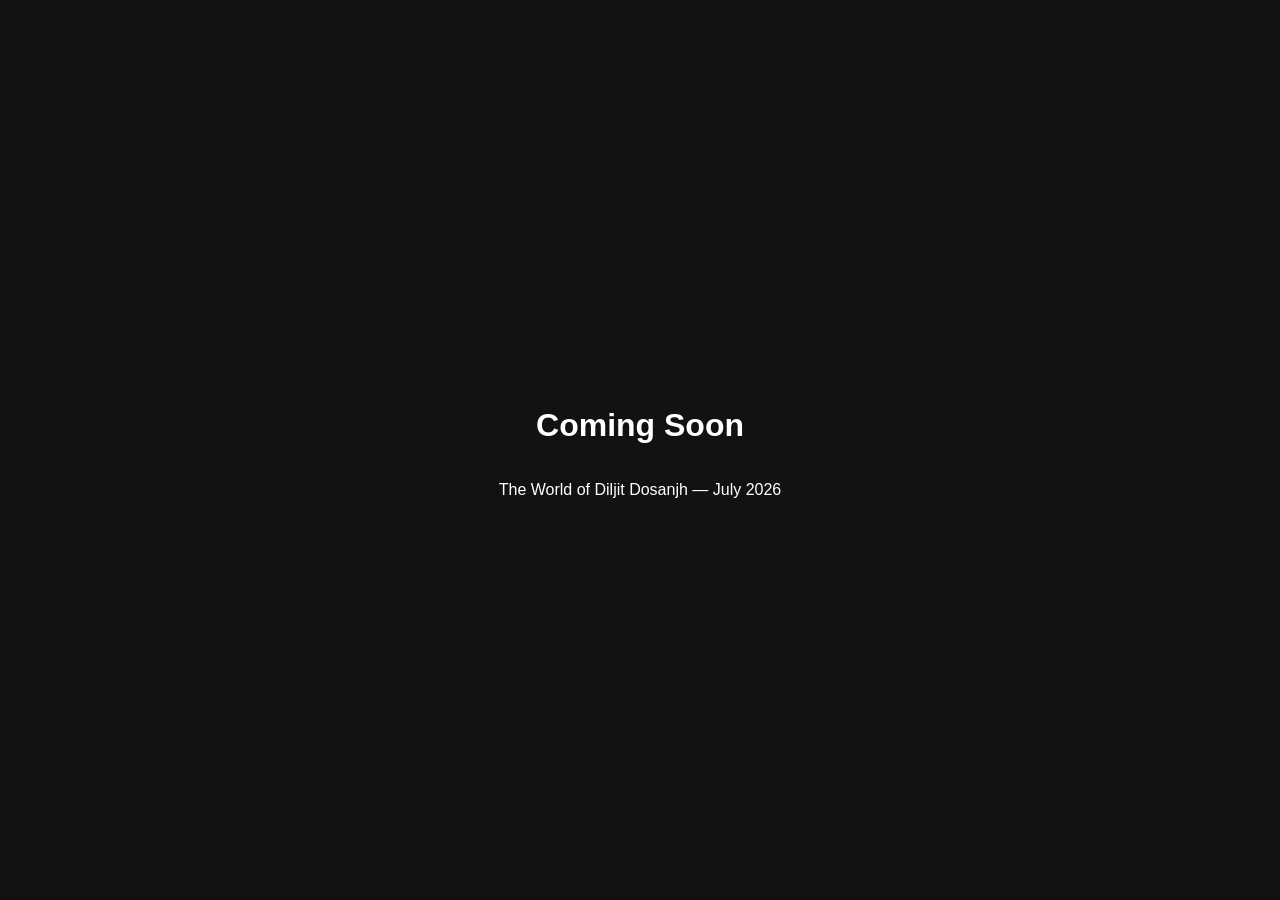
==== index.html @ e0f7d13b "Create index.html" ====
<!DOCTYPE html>
<html>
<head>
<title>Coming Soon</title>
<style>
body {
margin: 0;
height: 100vh;
display: flex;
justify-content: center;
align-items: center;
flex-direction: column;
font-family: Arial, sans-serif;
background: #121212;
color: #ffffff;
}
</style>
</head>
<body>
<h1>Coming Soon</h1>
<p>The World of Diljit Dosanjh — July 2026</p>
</body>
</html>
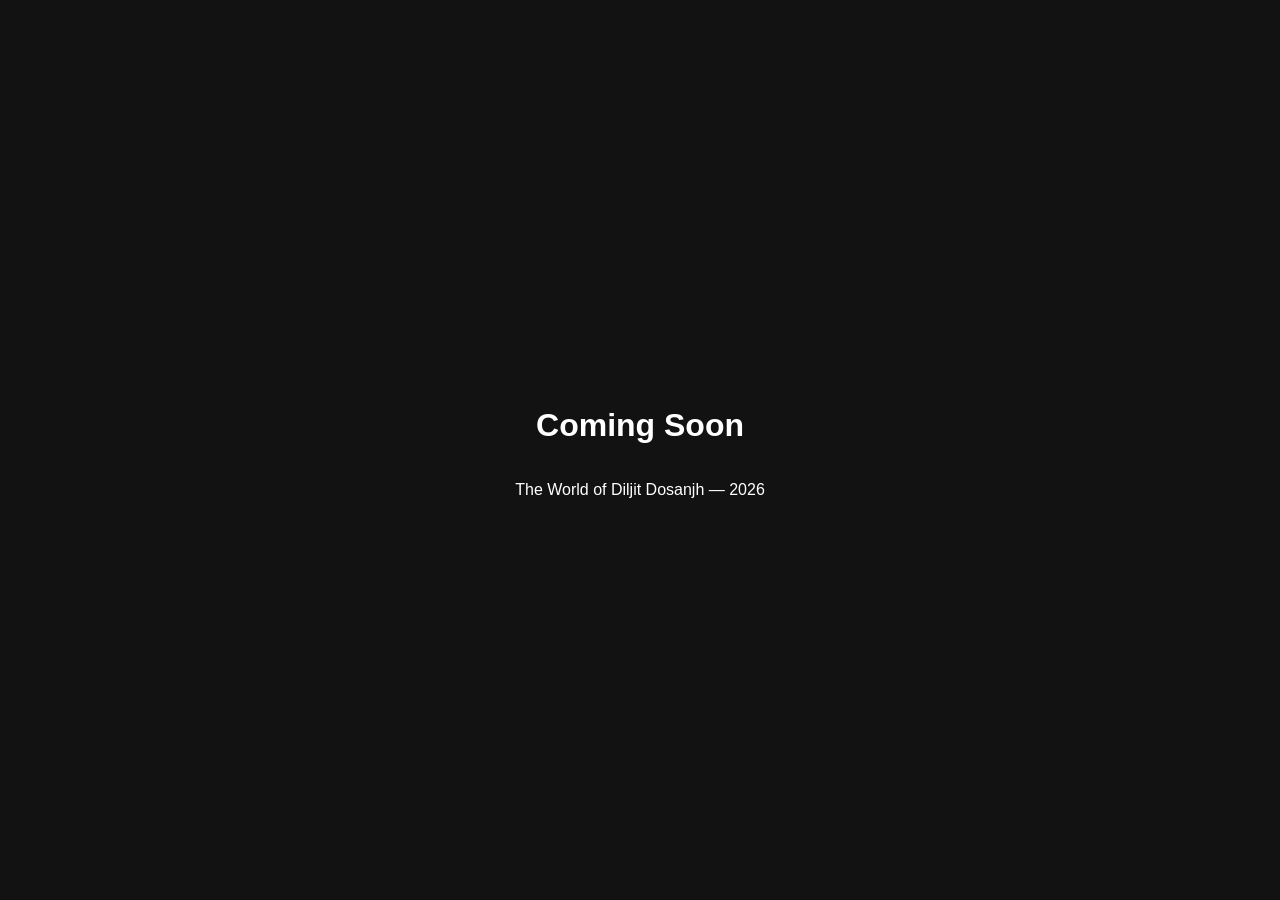
==== commit 75284059: "Update index.html" ====
--- a/index.html
+++ b/index.html
@@ -18,6 +18,6 @@
 </head>
 <body>
 <h1>Coming Soon</h1>
-<p>The World of Diljit Dosanjh — July 2026</p>
+<p>The World of Diljit Dosanjh — 2026</p>
 </body>
 </html>
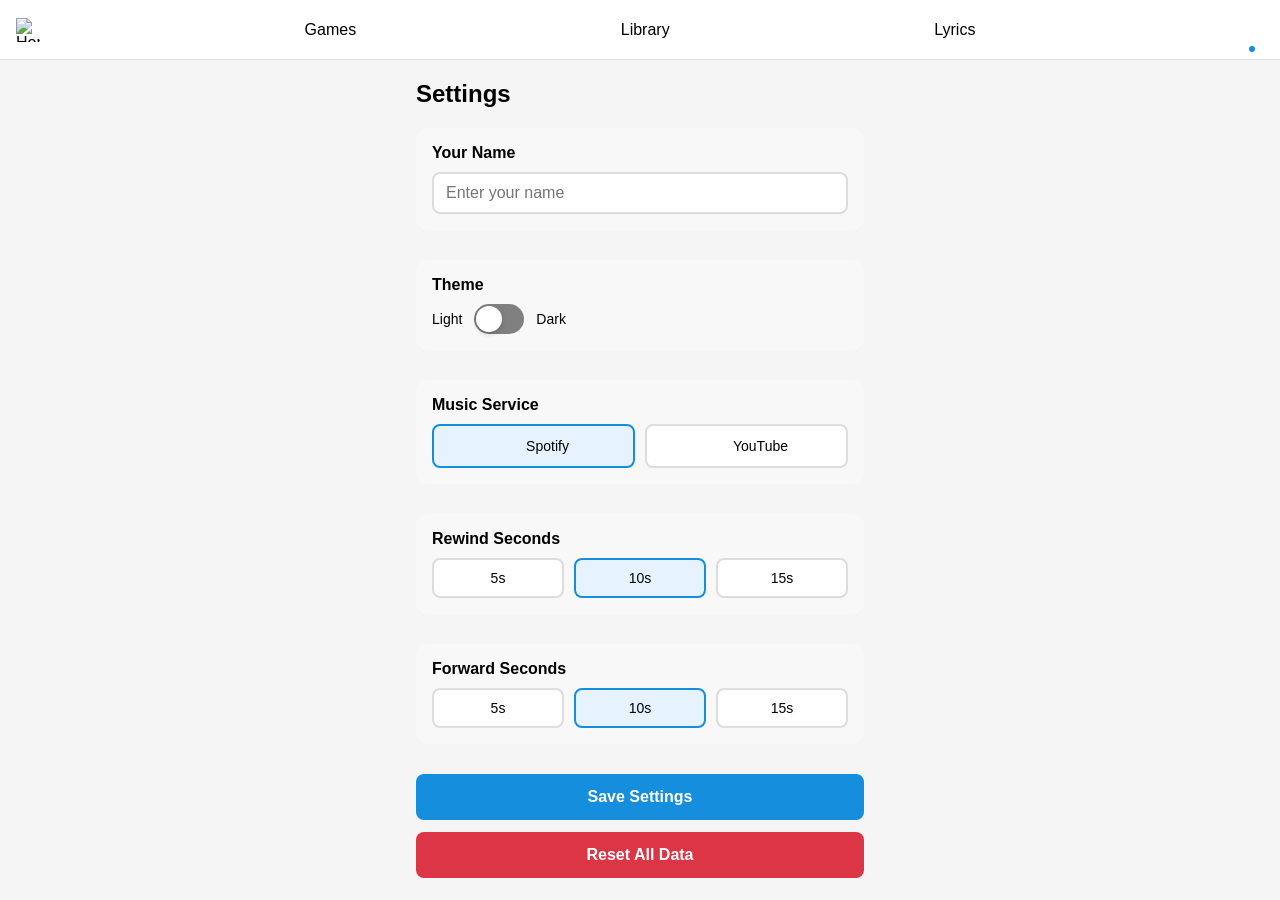
==== commit 9fdf836f: "Update index.html" ====
--- a/index.html
+++ b/index.html
@@ -1,23 +1,47 @@
 <!DOCTYPE html>
 <html>
 <head>
-<title>Coming Soon</title>
-<style>
-body {
-margin: 0;
-height: 100vh;
-display: flex;
-justify-content: center;
-align-items: center;
-flex-direction: column;
-font-family: Arial, sans-serif;
-background: #121212;
-color: #ffffff;
-}
-</style>
+    <title>World of Diljit Dosanjh</title>
+    <meta charset="UTF-8">
+    <meta name="viewport" content="width=device-width, initial-scale=1.0">
+    <meta http-equiv="refresh" content="0; url=mobile/index.html">
+    <style>
+        body {
+            margin: 0;
+            height: 100vh;
+            display: flex;
+            justify-content: center;
+            align-items: center;
+            flex-direction: column;
+            font-family: Arial, sans-serif;
+            background: #121212;
+            color: #ffffff;
+        }
+        .loader {
+            border: 4px solid #f3f3f3;
+            border-top: 4px solid #158edd;
+            border-radius: 50%;
+            width: 40px;
+            height: 40px;
+            animation: spin 1s linear infinite;
+            margin-bottom: 20px;
+        }
+        @keyframes spin {
+            0% { transform: rotate(0deg); }
+            100% { transform: rotate(360deg); }
+        }
+        a {
+            color: #158edd;
+            text-decoration: none;
+        }
+        a:hover {
+            text-decoration: underline;
+        }
+    </style>
 </head>
 <body>
-<h1>Coming Soon</h1>
-<p>The World of Diljit Dosanjh — 2026</p>
+    <div class="loader"></div>
+    <h2>Loading The World of Diljit Dosanjh...</h2>
+    <p>If you are not redirected automatically, <a href="mobile/index.html">click here</a>.</p>
 </body>
 </html>
